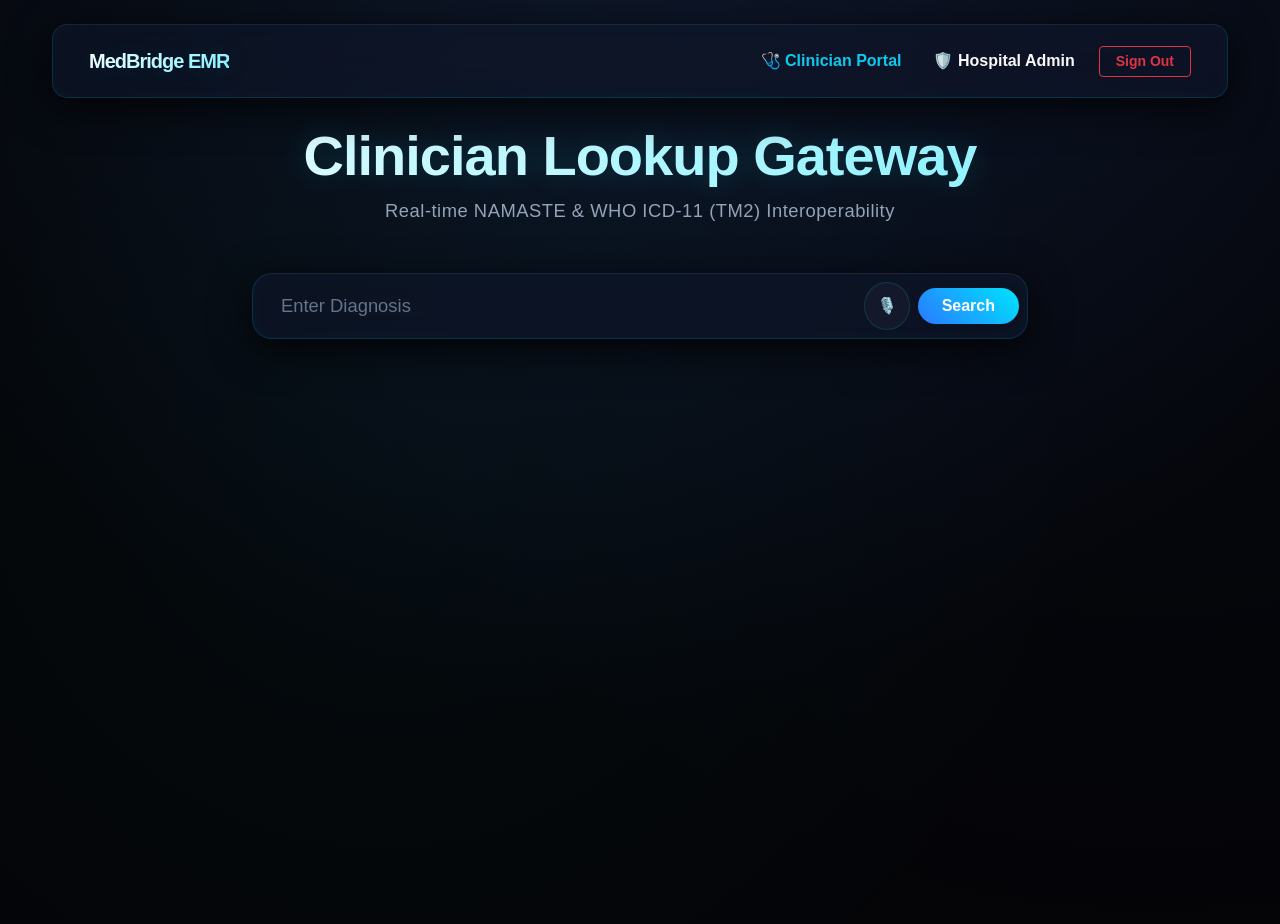
==== src/index.html @ d61fcffa "feat: Completed Clinician UI and secured Groq API keys" ====
<!DOCTYPE html>
<html lang="en">
    <head>
        <meta charset="UTF-8">
        <meta name="viewport" content="width=device-width, initial-scale=1.0">
        <title>MedBridge - Clinician Portal</title>
        
    <!--<link rel="stylesheet" href="https://unpkg.com/leaflet@1.9.4/dist/leaflet.css" />
        <script src="https://unpkg.com/leaflet@1.9.4/dist/leaflet.js"></script>
    -->
        <link rel="manifest" href="/src/manifest.json">
        <link rel="icon" href="data:image/svg+xml,<svg xmlns='http://www.w3.org/2000/svg' viewBox='0 0 100 100'><circle cx='50' cy='50' r='42' fill='%23050508' stroke='%2300e5ff' stroke-width='6'/><path d='M20 50 L35 50 L45 25 L60 75 L70 50 L80 50' stroke='%232979ff' stroke-width='8' fill='none' stroke-linecap='round' stroke-linejoin='round'/></svg>">
        <link href="https://cdn.jsdelivr.net/npm/bootstrap@5.3.2/dist/css/bootstrap.min.css" rel="stylesheet">
        <link rel="stylesheet" href="/src/style.css">
    </head>

    <body class="dark-theme">
    <div class="container mt-4 mb-5" style="max-width: 1200px;">
        
        <nav class="navbar navbar-expand-lg navbar-dark glass-panel mb-4 px-4 py-3" style="border-radius: 15px !important;">
            <div class="container-fluid">
                <a class="navbar-brand fw-bold gradient-text" href="index.html">MedBridge EMR</a>
                <div class="navbar-nav ms-auto gap-3 align-items-center">
                    <a class="nav-link text-info fw-semibold" href="index.html">🩺 Clinician Portal</a>
                    <a class="nav-link text-light fw-semibold" href="admin.html">🛡️ Hospital Admin</a>
                    <button id="signOutBtn" class="btn btn-sm btn-outline-danger px-3 py-1 fw-bold" onclick="handleSignOut(event)">Sign Out</button>
                </div>
            </div>
        </nav>

        <div class="text-center mb-5">
            <h1 class="display-4 fw-bold gradient-text mb-2">Clinician Lookup Gateway</h1>
            <p class="subtitle-text">Real-time NAMASTE & WHO ICD-11 (TM2) Interoperability</p>
        </div>

        <div class="row justify-content-center">
                <div class="col-lg-8">
                    <div class="search-wrapper glass-panel p-2 mb-4 shadow-lg">
                        <div class="d-flex gap-2 align-items-center">
                            <input type="text" id="diseaseInput" class="form-control form-control-lg custom-input" placeholder="Enter Diagnosis ">
                            <button class="btn icon-btn" id="micButton" title="Voice Search" type="button">🎙️</button>
                            <button class="btn btn-primary search-btn shadow-sm px-4 fw-bold" id="searchButton" type="button">Search</button>
                        </div>
                    </div>

                    <div id="result"></div>
                    <!-- API Integration Demo Area -->
                    <div id="emrIntegration"></div>
                </div>
            </div>
        </div>

        <!-- Command Palette Modal Overlay -->
        <div id="commandPalette" class="command-palette-overlay d-none">
            <div class="command-palette-box glass-panel p-3 shadow-lg">
                <div class="input-group mb-3">
                    <span class="input-group-text bg-transparent border-0 text-info">🔍</span>
                    <input type="text" id="commandInput" class="form-control form-control-lg custom-input shadow-none" placeholder="Type a command or search diagnosis (e.g., Go to Admin, Search Jvara)..." autofocus>
                    <button type="button" class="btn btn-sm btn-outline-secondary text-muted" id="closePalette">ESC</button>
                </div>
                <div class="command-list list-group list-group-flush bg-transparent" id="commandResults">
                    <div class="list-group-item bg-transparent text-muted small border-secondary">Quick Navigation & Actions</div>
                    <a href="index.html" class="list-group-item list-group-item-action bg-transparent text-light border-secondary">🩺 Switch to Clinician Portal</a>
                    <a href="admin.html" class="list-group-item list-group-item-action bg-transparent text-light border-secondary">🛡️ Switch to Hospital Admin & Compliance Portal</a>
                </div>
            </div>
        </div>

    <script src="https://cdn.jsdelivr.net/npm/bootstrap@5.3.2/dist/js/bootstrap.bundle.min.js"></script>
    <script src="/src/script.js"></script>
    <script>
    // Hide Admin navbar link if user is a Clinician
    window.addEventListener('DOMContentLoaded', () => {
        const role = localStorage.getItem('userRole');
        if (role === 'clinician') {
            const adminNavLinks = document.querySelectorAll('a[href="admin.html"]');
            adminNavLinks.forEach(link => link.style.display = 'none');
        }
    });
</script>
</body>
</html>
---- src/style.css ----
:root {
    --bg-base: #050508;
    --bg-glow: #0f172a; 
    
    --accent-cyan: #00e5ff;
    --accent-blue: #2979ff;
    
    --glass-bg: rgba(15, 23, 42, 0.6);
    --glass-border: rgba(0, 229, 255, 0.15);
    --glass-highlight: rgba(255, 255, 255, 0.08); /* NEW: For 3D edge */
    
    --text-main: #ffffff;
    --text-muted: #94a3b8;
    
    --smooth-ease: cubic-bezier(0.16, 1, 0.3, 1); /* NEW: Standardized Apple-like easing */
}

/* --- NEW EXTRA FEATURE: Custom Sleek Scrollbar --- */
::-webkit-scrollbar {
    width: 8px;
    height: 8px;
}
::-webkit-scrollbar-track {
    background: transparent; 
}
::-webkit-scrollbar-thumb {
    background: rgba(0, 229, 255, 0.2); 
    border-radius: 10px;
}
::-webkit-scrollbar-thumb:hover {
    background: rgba(0, 229, 255, 0.5); 
}

body.dark-theme {
    background-color: var(--bg-base);
    background-image: radial-gradient(circle at 50% -20%, var(--bg-glow) 0%, var(--bg-base) 70%);
    color: var(--text-main);
    font-family: -apple-system, BlinkMacSystemFont, "Segoe UI", Roboto, Arial, sans-serif;
    min-height: 100vh;
    position: relative;
    overflow-x: hidden;
}

/* --- NEW EXTRA FEATURE: Ambient Slow-Drift Background --- */
body.dark-theme::before {
    content: '';
    position: fixed;
    top: -50%; left: -50%; width: 200%; height: 200%;
    background: radial-gradient(circle at 40% 50%, rgba(0, 229, 255, 0.03) 0%, transparent 40%),
                radial-gradient(circle at 70% 30%, rgba(41, 121, 255, 0.03) 0%, transparent 40%);
    z-index: -1;
    animation: ambientDrift 20s ease-in-out infinite alternate;
    pointer-events: none;
}

@keyframes ambientDrift {
    0% { transform: translate(0, 0); }
    100% { transform: translate(3%, 3%); }
}

.main-container {
    max-width: 750px;
}

.gradient-text {
    background: linear-gradient(135deg, #ffffff 0%, var(--accent-cyan) 100%);
    background-size: 200% 200%; /* NEW: Required for glow animation */
    background-clip: text;
    -webkit-background-clip: text;
    -webkit-text-fill-color: transparent;
    letter-spacing: -1px;
    text-shadow: 0 0 30px rgba(0, 229, 255, 0.2);
    animation: textShimmer 6s ease-in-out infinite alternate; /* NEW: Subtle text shimmer */
}

@keyframes textShimmer {
    0% { background-position: 0% 50%; }
    100% { background-position: 100% 50%; }
}

.subtitle-text {
    color: var(--text-muted);
    font-size: 1.15rem;
    letter-spacing: 0.5px;
}

.glass-panel, .card {
    background: var(--glass-bg) !important;
    backdrop-filter: blur(24px);
    -webkit-backdrop-filter: blur(24px);
    border: 1px solid var(--glass-border) !important;
    border-top: 1px solid var(--glass-highlight) !important; /* NEW: Subtle 3D top edge lighting */
    border-radius: 20px !important;
    box-shadow: 0 10px 40px rgba(0, 0, 0, 0.8), inset 0 0 20px rgba(0, 229, 255, 0.03) !important;
    transition: transform 0.4s var(--smooth-ease), box-shadow 0.4s var(--smooth-ease), border-color 0.4s ease;
}

.search-wrapper {
    border-radius: 50px;
    padding: 8px 12px;
}

.search-wrapper:focus-within {
    border-color: var(--accent-cyan) !important;
    box-shadow: 0 0 25px rgba(0, 229, 255, 0.25), inset 0 0 15px rgba(0, 229, 255, 0.05) !important;
    transform: translateY(-2px);
}

.custom-input {
    background: transparent !important;
    border: none !important;
    color: white !important;
    box-shadow: none !important;
    padding-left: 20px;
    font-size: 1.15rem;
}

.custom-input::placeholder {
    color: #64748b !important;
}

.search-btn {
    border-radius: 30px;
    background: linear-gradient(45deg, var(--accent-blue), var(--accent-cyan));
    border: none;
    color: #fff;
    font-weight: 700;
    box-shadow: 0 4px 15px rgba(0, 229, 255, 0.3);
    transition: all 0.3s var(--smooth-ease);
}

.search-btn:hover {
    transform: translateY(-2px);
    box-shadow: 0 8px 25px rgba(0, 229, 255, 0.5);
    background: linear-gradient(45deg, #1d4ed8, #00b8d4);
}

/* NEW: Tactile click effect for the search button */
.search-btn:active {
    transform: translateY(1px);
    box-shadow: 0 2px 10px rgba(0, 229, 255, 0.4);
}

.icon-btn {
    background: rgba(255, 255, 255, 0.03);
    border: 1px solid var(--glass-border);
    border-radius: 50%;
    width: 48px;
    height: 48px;
    display: flex;
    align-items: center;
    justify-content: center;
    transition: all 0.3s var(--smooth-ease);
}

.icon-btn:hover {
    background: rgba(0, 229, 255, 0.1);
    border-color: var(--accent-cyan);
    box-shadow: 0 0 15px rgba(0, 229, 255, 0.3);
    transform: scale(1.05);
}

/* NEW: Tactile click effect for the mic icon */
.icon-btn:active {
    transform: scale(0.95);
}

.card {
    animation: slideUpFade 0.6s var(--smooth-ease) forwards;
}

@keyframes slideUpFade {
    0% { opacity: 0; transform: translateY(30px); }
    100% { opacity: 1; transform: translateY(0); }
}

.text-dark { color: #f1f5f9 !important; }
.text-muted { color: #94a3b8 !important; }

pre.bg-dark {
    background-color: #020617 !important;
    border: 1px solid var(--glass-border);
    border-left: 3px solid var(--accent-cyan); /* NEW: Developer terminal accent line */
    color: #00e5ff !important; 
    border-radius: 12px;
}

.badge.bg-success, 
span[style*="green" i],
span[style*="#28a745" i] {
    background: rgba(16, 185, 129, 0.15) !important;
    border: 1px solid rgba(16, 185, 129, 0.5) !important;
    color: #34d399 !important;
    box-shadow: 0 0 12px rgba(16, 185, 129, 0.2) !important;
    border-radius: 30px !important;
    padding: 6px 14px !important;
}

.badge.bg-warning,
span[style*="yellow" i],
span[style*="#ffc107" i] {
    background: rgba(245, 158, 11, 0.15) !important;
    border: 1px solid rgba(245, 158, 11, 0.5) !important;
    color: #fbbf24 !important;
    box-shadow: 0 0 12px rgba(245, 158, 11, 0.2) !important;
    border-radius: 30px !important;
    padding: 6px 14px !important;
}

.alert-danger,
div[style*="darkred" i],
div[style*="#8b0000" i] {
    background: rgba(239, 68, 68, 0.12) !important;
    border: 1px solid rgba(239, 68, 68, 0.4) !important;
    color: #f87171 !important;
    box-shadow: 0 0 15px rgba(239, 68, 68, 0.15) !important;
    border-radius: 12px !important;
    backdrop-filter: blur(12px) !important;
    font-weight: 500 !important;
    padding: 12px 20px !important;
}

.emr-title {
    color: #ffffff !important;
    font-weight: 700;
}

.emr-description {
    color: #94a3b8 !important;
}

.emr-status {
    color: #00e5ff !important;
}

.emr-response {
    color: #f1f5f9 !important;
    background: rgba(2, 6, 23, 0.7);
    border: 1px solid var(--glass-border);
    border-radius: 12px;
    padding: 15px;
}

.emr-response strong {
    color: #ffffff !important;
}

.success-text {
    color: #34d399 !important;
    font-weight: 600;
}

/* Custom File Upload Styling */
.file-upload-box {
    border: 2px dashed rgba(0, 229, 255, 0.4); 
    background: rgba(0, 0, 0, 0.3);
    cursor: pointer;
    transition: all 0.3s var(--smooth-ease);
}

.file-upload-box:hover, .file-upload-box.dragover {
    border-color: #00e5ff; 
    background: rgba(0, 229, 255, 0.05); 
    transform: translateY(-2px);
}

/* NEW: Tactile click for the drag-and-drop box */
.file-upload-box:active {
    transform: translateY(1px);
    border-color: rgba(0, 229, 255, 0.8);
}

.upload-success-text {
    color: #00e5ff;
    background: rgba(0, 229, 255, 0.1);
    padding: 5px 10px;
    border-radius: 5px;
    display: inline-block;
}

/* Command Palette Styles */
.command-palette-overlay {
    position: fixed;
    top: 0;
    left: 0;
    width: 100vw;
    height: 100vh;
    background: rgba(5, 5, 8, 0.8);
    backdrop-filter: blur(8px);
    -webkit-backdrop-filter: blur(8px);
    z-index: 9999;
    display: flex;
    justify-content: center;
    align-items: flex-start;
    padding-top: 15vh;
}

.command-palette-box {
    width: 100%;
    max-width: 600px;
    border: 1px solid var(--accent-cyan) !important;
    animation: slideDownFade 0.4s var(--smooth-ease) forwards; /* Smoother drop-in */
}

@keyframes slideDownFade {
    0% { opacity: 0; transform: translateY(-20px) scale(0.98); }
    100% { opacity: 1; transform: translateY(0) scale(1); }
}

.command-list .list-group-item:hover {
    background: rgba(0, 229, 255, 0.1) !important;
    color: var(--accent-cyan) !important;
    cursor: pointer;
    padding-left: 20px; /* NEW: Slightly deeper indent on hover */
    transition: all 0.2s var(--smooth-ease);
}

/* --- Custom Toast Notifications --- */
.toast-container-custom {
    position: fixed;
    bottom: 25px;
    right: 25px;
    z-index: 1055;
    display: flex;
    flex-direction: column;
    gap: 12px;
}

.custom-toast {
    background: rgba(15, 23, 42, 0.9);
    backdrop-filter: blur(12px);
    -webkit-backdrop-filter: blur(12px);
    border: 1px solid var(--accent-cyan);
    color: #fff;
    padding: 14px 22px;
    border-radius: 12px;
    box-shadow: 0 10px 30px rgba(0, 0, 0, 0.6);
    display: flex;
    align-items: center;
    gap: 12px;
    min-width: 280px;
    font-size: 0.92rem;
    animation: slideInRight 0.4s var(--smooth-ease) forwards, 
               fadeOut 0.4s var(--smooth-ease) 4.7s forwards; /* Increased fade-out delay slightly for readability */
}

@keyframes slideInRight {
    from { transform: translateX(120%); opacity: 0; }
    to { transform: translateX(0); opacity: 1; }
}

@keyframes fadeOut {
    from { opacity: 1; transform: translateY(0) scale(1); }
    to { opacity: 0; transform: translateY(10px) scale(0.95); }
}

/* --- AyushSync Login Page Styles --- */
.login-wrapper {
    width: 900px;
    max-width: 95vw;
    border-radius: 24px !important;
    overflow: hidden;
    background: rgba(10, 15, 30, 0.7) !important;
}

.login-left {
    background: rgba(5, 8, 15, 0.9);
    border-right: 1px solid var(--glass-border);
    flex: 1;
}

.login-right {
    flex: 1;
    background: transparent;
}

.logo-icon {
    background: var(--accent-cyan);
    color: #000;
    width: 32px;
    height: 32px;
    display: flex;
    align-items: center;
    justify-content: center;
    border-radius: 8px;
    font-weight: bold;
    font-size: 1.2rem;
}

.feature-list li {
    opacity: 0.8;
}

.mock-auth-badge {
    background: rgba(245, 158, 11, 0.15);
    border: 1px solid rgba(245, 158, 11, 0.4);
    color: #fbbf24;
    font-size: 0.65rem;
    letter-spacing: 1px;
}

/* Clinician / Admin Toggle Switch */
.role-toggle {
    background: rgba(0, 0, 0, 0.3);
    border-radius: 12px;
    padding: 4px;
    border: 1px solid rgba(255, 255, 255, 0.05);
}

.role-btn {
    background: transparent;
    border: 1px solid transparent;
    color: var(--text-muted);
    padding: 8px 16px;
    border-radius: 8px;
    font-size: 0.9rem;
    font-weight: 500;
    transition: all 0.3s var(--smooth-ease);
}

.role-btn:hover {
    color: #fff;
}

.role-btn.active {
    background: rgba(0, 229, 255, 0.1);
    border: 1px solid rgba(0, 229, 255, 0.3);
    color: var(--accent-cyan);
    box-shadow: 0 4px 15px rgba(0, 229, 255, 0.1);
}

/* Harmonize card typography with your dark cyan theme */
.card .text-success {
    color: #38bdf8 !important; /* Soft neon cyan/sky blue for Active Ingredients */
    font-weight: 600;
}

.card .text-secondary, 
.card .text-muted {
    color: #94a3b8 !important; /* Sleek slate grey for descriptions */
}

.card .text-warning {
    color: #fde047 !important; /* Clean warm amber for Risk Radar alerts */
}

/* Style the Risk Radar container box to fit the dark glass look */
.card .bg-opacity-25 {
    background: rgba(239, 68, 68, 0.08) !important;
    border: 1px solid rgba(239, 68, 68, 0.2);
    border-radius: 10px;
}
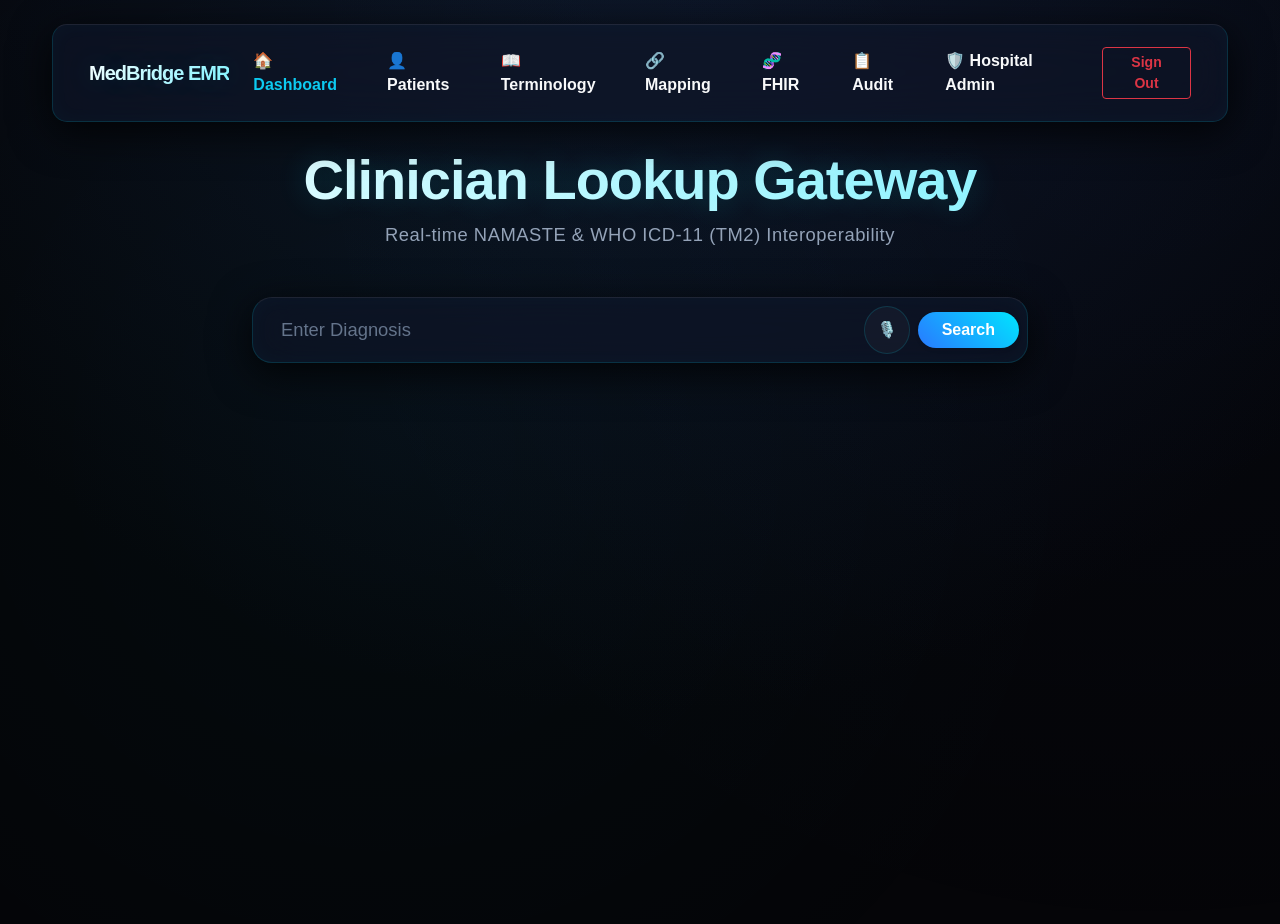
==== commit 39ecb4f4: "Update navigation links in index.html" ====
--- a/src/index.html
+++ b/src/index.html
@@ -21,10 +21,15 @@
             <div class="container-fluid">
                 <a class="navbar-brand fw-bold gradient-text" href="index.html">MedBridge EMR</a>
                 <div class="navbar-nav ms-auto gap-3 align-items-center">
-                    <a class="nav-link text-info fw-semibold" href="index.html">🩺 Clinician Portal</a>
-                    <a class="nav-link text-light fw-semibold" href="admin.html">🛡️ Hospital Admin</a>
-                    <button id="signOutBtn" class="btn btn-sm btn-outline-danger px-3 py-1 fw-bold" onclick="handleSignOut(event)">Sign Out</button>
-                </div>
+    <a class="nav-link text-info fw-semibold" href="index.html">🏠 Dashboard</a>
+    <a class="nav-link text-light fw-semibold" href="#patients">👤 Patients</a>
+    <a class="nav-link text-light fw-semibold" href="#terminology">📖 Terminology</a>
+    <a class="nav-link text-light fw-semibold" href="#mapping">🔗 Mapping</a>
+    <a class="nav-link text-light fw-semibold" href="#fhir">🧬 FHIR</a>
+    <a class="nav-link text-light fw-semibold" href="#audit">📋 Audit</a>
+    <a class="nav-link text-light fw-semibold" href="admin.html">🛡️ Hospital Admin</a>
+    <button id="signOutBtn" class="btn btn-sm btn-outline-danger px-3 py-1 fw-bold" onclick="handleSignOut(event)">Sign Out</button>
+</div>
             </div>
         </nav>
 
@@ -38,6 +43,7 @@
                     <div class="search-wrapper glass-panel p-2 mb-4 shadow-lg">
                         <div class="d-flex gap-2 align-items-center">
                             <input type="text" id="diseaseInput" class="form-control form-control-lg custom-input" placeholder="Enter Diagnosis ">
+                            <button type="button" id="clearSearchBtn" class="btn btn-sm text-muted d-none px-2" style="background: transparent; border: none; font-size: 1.2rem;" title="Clear search">✕</button>
                             <button class="btn icon-btn" id="micButton" title="Voice Search" type="button">🎙️</button>
                             <button class="btn btn-primary search-btn shadow-sm px-4 fw-bold" id="searchButton" type="button">Search</button>
                         </div>
@@ -66,6 +72,21 @@
             </div>
         </div>
 
+        <!-- Geo-Routing Specialists Modal (NEW) -->
+        <div class="modal fade" id="clinicsModal" tabindex="-1" aria-hidden="true">
+            <div class="modal-dialog modal-dialog-centered">
+                <div class="modal-content glass-panel border border-info" style="background: rgba(10, 15, 25, 0.95) !important;">
+                    <div class="modal-header border-bottom border-secondary border-opacity-25">
+                        <h5 class="modal-title fw-bold" style="color: rgba(0, 229, 255, 0.9);">📍 Nearby Traditional Specialists</h5>
+                        <button type="button" class="btn-close btn-close-white" data-bs-dismiss="modal" aria-label="Close"></button>
+                    </div>
+                    <div class="modal-body" id="clinicsModalBody">
+                        <!-- API results will be injected here -->
+                    </div>
+                </div>
+            </div>
+        </div>
+
     <script src="https://cdn.jsdelivr.net/npm/bootstrap@5.3.2/dist/js/bootstrap.bundle.min.js"></script>
     <script src="/src/script.js"></script>
     <script>
@@ -79,4 +100,4 @@
     });
 </script>
 </body>
-</html>+</html>
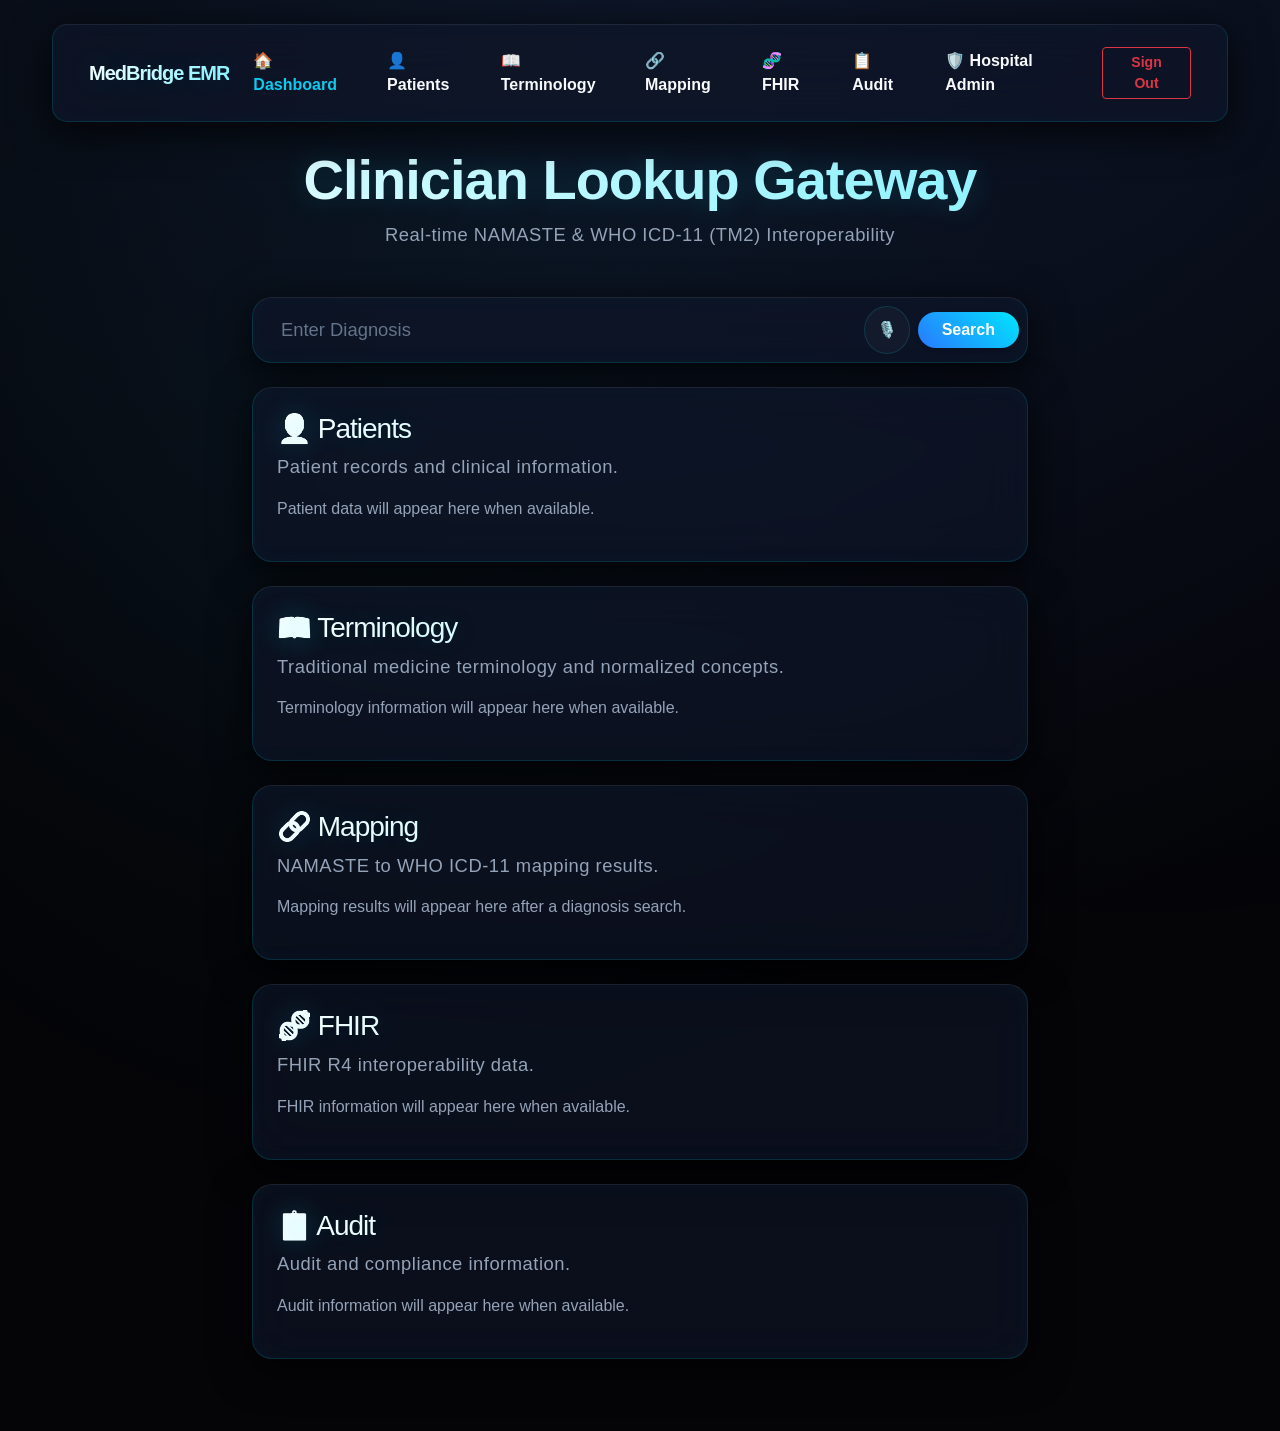
==== commit 5432d602: "Add sections for patients, terminology, mapping, FHIR, and audit" ====
--- a/src/index.html
+++ b/src/index.html
@@ -48,10 +48,38 @@
                             <button class="btn btn-primary search-btn shadow-sm px-4 fw-bold" id="searchButton" type="button">Search</button>
                         </div>
                     </div>
+<!-- Navigation Sections -->
 
-                    <div id="result"></div>
-                    <!-- API Integration Demo Area -->
-                    <div id="emrIntegration"></div>
+<div id="patients" class="glass-panel p-4 mb-4">
+    <h3 class="gradient-text">👤 Patients</h3>
+    <p class="subtitle-text">Patient records and clinical information.</p>
+    <p class="text-muted">Patient data will appear here when available.</p>
+</div>
+
+<div id="terminology" class="glass-panel p-4 mb-4">
+    <h3 class="gradient-text">📖 Terminology</h3>
+    <p class="subtitle-text">Traditional medicine terminology and normalized concepts.</p>
+    <p class="text-muted">Terminology information will appear here when available.</p>
+</div>
+
+<div id="mapping" class="glass-panel p-4 mb-4">
+    <h3 class="gradient-text">🔗 Mapping</h3>
+    <p class="subtitle-text">NAMASTE to WHO ICD-11 mapping results.</p>
+    <p class="text-muted">Mapping results will appear here after a diagnosis search.</p>
+</div>
+
+<div id="fhir" class="glass-panel p-4 mb-4">
+    <h3 class="gradient-text">🧬 FHIR</h3>
+    <p class="subtitle-text">FHIR R4 interoperability data.</p>
+    <p class="text-muted">FHIR information will appear here when available.</p>
+</div>
+
+<div id="audit" class="glass-panel p-4 mb-4">
+    <h3 class="gradient-text">📋 Audit</h3>
+    <p class="subtitle-text">Audit and compliance information.</p>
+    <p class="text-muted">Audit information will appear here when available.</p>
+</div>
+                   
                 </div>
             </div>
         </div>
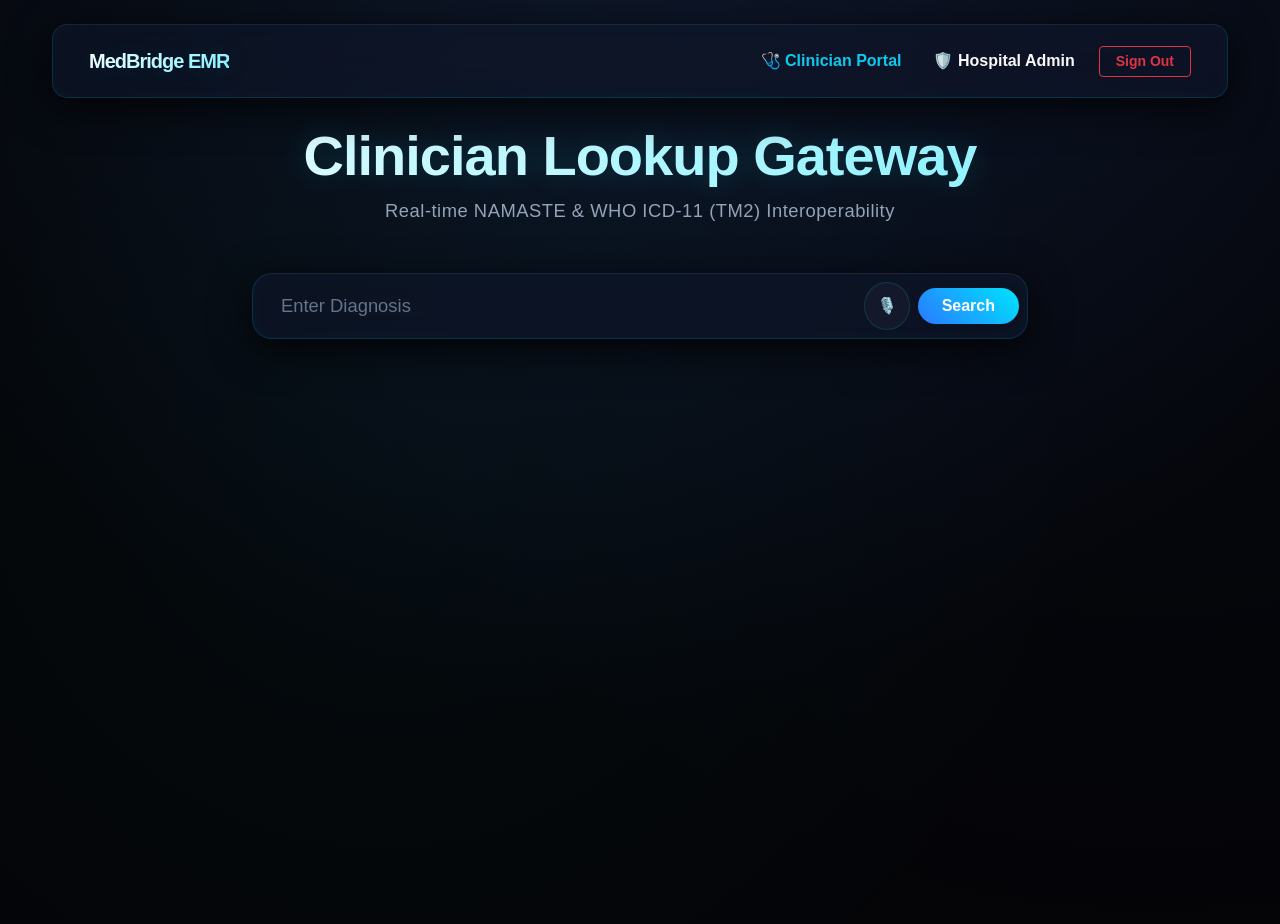
==== commit 1574cf36: "Fix search validation and voice search UI" ====
--- a/src/index.html
+++ b/src/index.html
@@ -21,15 +21,10 @@
             <div class="container-fluid">
                 <a class="navbar-brand fw-bold gradient-text" href="index.html">MedBridge EMR</a>
                 <div class="navbar-nav ms-auto gap-3 align-items-center">
-    <a class="nav-link text-info fw-semibold" href="index.html">🏠 Dashboard</a>
-    <a class="nav-link text-light fw-semibold" href="#patients">👤 Patients</a>
-    <a class="nav-link text-light fw-semibold" href="#terminology">📖 Terminology</a>
-    <a class="nav-link text-light fw-semibold" href="#mapping">🔗 Mapping</a>
-    <a class="nav-link text-light fw-semibold" href="#fhir">🧬 FHIR</a>
-    <a class="nav-link text-light fw-semibold" href="#audit">📋 Audit</a>
-    <a class="nav-link text-light fw-semibold" href="admin.html">🛡️ Hospital Admin</a>
-    <button id="signOutBtn" class="btn btn-sm btn-outline-danger px-3 py-1 fw-bold" onclick="handleSignOut(event)">Sign Out</button>
-</div>
+                    <a class="nav-link text-info fw-semibold" href="index.html">🩺 Clinician Portal</a>
+                    <a class="nav-link text-light fw-semibold" href="admin.html">🛡️ Hospital Admin</a>
+                    <button id="signOutBtn" class="btn btn-sm btn-outline-danger px-3 py-1 fw-bold" onclick="handleSignOut(event)">Sign Out</button>
+                </div>
             </div>
         </nav>
 
@@ -42,44 +37,17 @@
                 <div class="col-lg-8">
                     <div class="search-wrapper glass-panel p-2 mb-4 shadow-lg">
                         <div class="d-flex gap-2 align-items-center">
-                            <input type="text" id="diseaseInput" class="form-control form-control-lg custom-input" placeholder="Enter Diagnosis ">
+                            <input type="text" id="diseaseInput" class="form-control form-control-lg custom-input" placeholder="Enter Diagnosis" 
+                            autocomplete="off" autocorrect="off" autocapitalize="off" spellcheck="false">
                             <button type="button" id="clearSearchBtn" class="btn btn-sm text-muted d-none px-2" style="background: transparent; border: none; font-size: 1.2rem;" title="Clear search">✕</button>
                             <button class="btn icon-btn" id="micButton" title="Voice Search" type="button">🎙️</button>
                             <button class="btn btn-primary search-btn shadow-sm px-4 fw-bold" id="searchButton" type="button">Search</button>
                         </div>
                     </div>
-<!-- Navigation Sections -->
 
-<div id="patients" class="glass-panel p-4 mb-4">
-    <h3 class="gradient-text">👤 Patients</h3>
-    <p class="subtitle-text">Patient records and clinical information.</p>
-    <p class="text-muted">Patient data will appear here when available.</p>
-</div>
-
-<div id="terminology" class="glass-panel p-4 mb-4">
-    <h3 class="gradient-text">📖 Terminology</h3>
-    <p class="subtitle-text">Traditional medicine terminology and normalized concepts.</p>
-    <p class="text-muted">Terminology information will appear here when available.</p>
-</div>
-
-<div id="mapping" class="glass-panel p-4 mb-4">
-    <h3 class="gradient-text">🔗 Mapping</h3>
-    <p class="subtitle-text">NAMASTE to WHO ICD-11 mapping results.</p>
-    <p class="text-muted">Mapping results will appear here after a diagnosis search.</p>
-</div>
-
-<div id="fhir" class="glass-panel p-4 mb-4">
-    <h3 class="gradient-text">🧬 FHIR</h3>
-    <p class="subtitle-text">FHIR R4 interoperability data.</p>
-    <p class="text-muted">FHIR information will appear here when available.</p>
-</div>
-
-<div id="audit" class="glass-panel p-4 mb-4">
-    <h3 class="gradient-text">📋 Audit</h3>
-    <p class="subtitle-text">Audit and compliance information.</p>
-    <p class="text-muted">Audit information will appear here when available.</p>
-</div>
-                   
+                    <div id="result"></div>
+                    <!-- API Integration Demo Area -->
+                    <div id="emrIntegration"></div>
                 </div>
             </div>
         </div>
@@ -128,4 +96,4 @@
     });
 </script>
 </body>
-</html>
+</html>
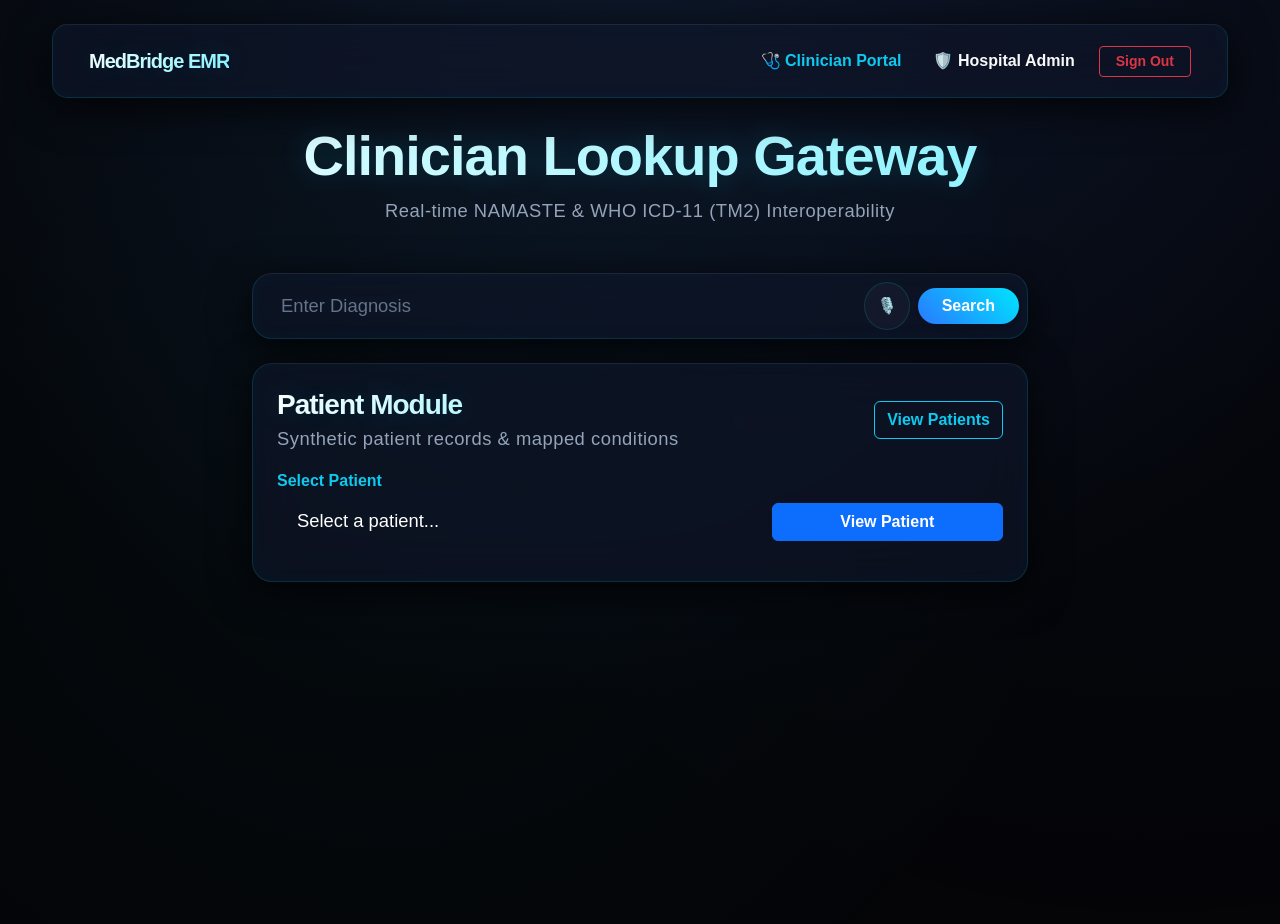
==== commit 9ee61b20: "feat: integrate patient module FHIR and audit logging" ====
--- a/src/index.html
+++ b/src/index.html
@@ -4,96 +4,327 @@
         <meta charset="UTF-8">
         <meta name="viewport" content="width=device-width, initial-scale=1.0">
         <title>MedBridge - Clinician Portal</title>
-        
-    <!--<link rel="stylesheet" href="https://unpkg.com/leaflet@1.9.4/dist/leaflet.css" />
-        <script src="https://unpkg.com/leaflet@1.9.4/dist/leaflet.js"></script>
-    -->
+
         <link rel="manifest" href="/src/manifest.json">
+
         <link rel="icon" href="data:image/svg+xml,<svg xmlns='http://www.w3.org/2000/svg' viewBox='0 0 100 100'><circle cx='50' cy='50' r='42' fill='%23050508' stroke='%2300e5ff' stroke-width='6'/><path d='M20 50 L35 50 L45 25 L60 75 L70 50 L80 50' stroke='%232979ff' stroke-width='8' fill='none' stroke-linecap='round' stroke-linejoin='round'/></svg>">
+
         <link href="https://cdn.jsdelivr.net/npm/bootstrap@5.3.2/dist/css/bootstrap.min.css" rel="stylesheet">
         <link rel="stylesheet" href="/src/style.css">
     </head>
 
     <body class="dark-theme">
+
     <div class="container mt-4 mb-5" style="max-width: 1200px;">
-        
-        <nav class="navbar navbar-expand-lg navbar-dark glass-panel mb-4 px-4 py-3" style="border-radius: 15px !important;">
+
+        <!-- Navigation -->
+        <nav class="navbar navbar-expand-lg navbar-dark glass-panel mb-4 px-4 py-3"
+             style="border-radius: 15px !important;">
+
             <div class="container-fluid">
-                <a class="navbar-brand fw-bold gradient-text" href="index.html">MedBridge EMR</a>
+
+                <a class="navbar-brand fw-bold gradient-text" href="index.html">
+                    MedBridge EMR
+                </a>
+
                 <div class="navbar-nav ms-auto gap-3 align-items-center">
-                    <a class="nav-link text-info fw-semibold" href="index.html">🩺 Clinician Portal</a>
-                    <a class="nav-link text-light fw-semibold" href="admin.html">🛡️ Hospital Admin</a>
-                    <button id="signOutBtn" class="btn btn-sm btn-outline-danger px-3 py-1 fw-bold" onclick="handleSignOut(event)">Sign Out</button>
+
+                    <a class="nav-link text-info fw-semibold" href="index.html">
+                        🩺 Clinician Portal
+                    </a>
+
+                    <a class="nav-link text-light fw-semibold" href="admin.html">
+                        🛡️ Hospital Admin
+                    </a>
+
+                    <button
+                        id="signOutBtn"
+                        class="btn btn-sm btn-outline-danger px-3 py-1 fw-bold"
+                        onclick="handleSignOut(event)">
+                        Sign Out
+                    </button>
+
                 </div>
             </div>
         </nav>
 
+
+        <!-- Main Heading -->
         <div class="text-center mb-5">
-            <h1 class="display-4 fw-bold gradient-text mb-2">Clinician Lookup Gateway</h1>
-            <p class="subtitle-text">Real-time NAMASTE & WHO ICD-11 (TM2) Interoperability</p>
+
+            <h1 class="display-4 fw-bold gradient-text mb-2">
+                Clinician Lookup Gateway
+            </h1>
+
+            <p class="subtitle-text">
+                Real-time NAMASTE & WHO ICD-11 (TM2) Interoperability
+            </p>
+
         </div>
 
+
         <div class="row justify-content-center">
-                <div class="col-lg-8">
-                    <div class="search-wrapper glass-panel p-2 mb-4 shadow-lg">
-                        <div class="d-flex gap-2 align-items-center">
-                            <input type="text" id="diseaseInput" class="form-control form-control-lg custom-input" placeholder="Enter Diagnosis" 
-                            autocomplete="off" autocorrect="off" autocapitalize="off" spellcheck="false">
-                            <button type="button" id="clearSearchBtn" class="btn btn-sm text-muted d-none px-2" style="background: transparent; border: none; font-size: 1.2rem;" title="Clear search">✕</button>
-                            <button class="btn icon-btn" id="micButton" title="Voice Search" type="button">🎙️</button>
-                            <button class="btn btn-primary search-btn shadow-sm px-4 fw-bold" id="searchButton" type="button">Search</button>
+
+            <div class="col-lg-8">
+
+                <!-- Disease Search -->
+                <div class="search-wrapper glass-panel p-2 mb-4 shadow-lg">
+
+                    <div class="d-flex gap-2 align-items-center">
+
+                        <input
+                            type="text"
+                            id="diseaseInput"
+                            class="form-control form-control-lg custom-input"
+                            placeholder="Enter Diagnosis">
+
+                        <button
+                            class="btn icon-btn"
+                            id="micButton"
+                            title="Voice Search"
+                            type="button">
+                            🎙️
+                        </button>
+
+                        <button
+                            class="btn btn-primary search-btn shadow-sm px-4 fw-bold"
+                            id="searchButton"
+                            type="button">
+                            Search
+                        </button>
+
+                    </div>
+                </div>
+
+
+                <!-- AI Scribe / Mapping Results -->
+                <div id="result"></div>
+
+
+                <!-- API Integration Demo Area -->
+                <div id="emrIntegration"></div>
+
+
+                <!-- ========================================= -->
+                <!-- PATIENT MODULE -->
+                <!-- ========================================= -->
+
+                <div
+                    id="patientModule"
+                    class="glass-panel p-4 mt-4 mb-4">
+
+                    <div class="d-flex justify-content-between align-items-center mb-3">
+
+                        <div>
+
+                            <h3 class="fw-bold gradient-text mb-1">
+                                Patient Module
+                            </h3>
+
+                            <p class="subtitle-text mb-0">
+                                Synthetic patient records & mapped conditions
+                            </p>
+
                         </div>
-                    </div>
-
-                    <div id="result"></div>
-                    <!-- API Integration Demo Area -->
-                    <div id="emrIntegration"></div>
-                </div>
+
+                        <button
+                            type="button"
+                            class="btn btn-outline-info fw-bold"
+                            onclick="loadPatientList()">
+                            View Patients
+                        </button>
+
+                    </div>
+
+
+                    <!-- Patient Selector -->
+                    <div class="row g-3 mb-3">
+
+                        <div class="col-md-8">
+
+                            <label
+                                for="patientSelect"
+                                class="form-label text-info fw-semibold">
+                                Select Patient
+                            </label>
+
+                            <select
+                                id="patientSelect"
+                                class="form-select custom-input">
+
+                                <option value="">
+                                    Select a patient...
+                                </option>
+
+                            </select>
+
+                        </div>
+
+
+                        <div class="col-md-4 d-flex align-items-end">
+
+                            <button
+                                type="button"
+                                class="btn btn-primary w-100 fw-bold"
+                                onclick="viewSelectedPatient()">
+
+                                View Patient
+
+                            </button>
+
+                        </div>
+
+                    </div>
+
+
+                    <!-- Patient Details -->
+                    <div id="patientDetails"></div>
+
+                </div>
+
+
             </div>
         </div>
 
-        <!-- Command Palette Modal Overlay -->
+
+        <!-- ========================================= -->
+        <!-- COMMAND PALETTE -->
+        <!-- ========================================= -->
+
         <div id="commandPalette" class="command-palette-overlay d-none">
+
             <div class="command-palette-box glass-panel p-3 shadow-lg">
+
                 <div class="input-group mb-3">
-                    <span class="input-group-text bg-transparent border-0 text-info">🔍</span>
-                    <input type="text" id="commandInput" class="form-control form-control-lg custom-input shadow-none" placeholder="Type a command or search diagnosis (e.g., Go to Admin, Search Jvara)..." autofocus>
-                    <button type="button" class="btn btn-sm btn-outline-secondary text-muted" id="closePalette">ESC</button>
-                </div>
-                <div class="command-list list-group list-group-flush bg-transparent" id="commandResults">
-                    <div class="list-group-item bg-transparent text-muted small border-secondary">Quick Navigation & Actions</div>
-                    <a href="index.html" class="list-group-item list-group-item-action bg-transparent text-light border-secondary">🩺 Switch to Clinician Portal</a>
-                    <a href="admin.html" class="list-group-item list-group-item-action bg-transparent text-light border-secondary">🛡️ Switch to Hospital Admin & Compliance Portal</a>
-                </div>
+
+                    <span class="input-group-text bg-transparent border-0 text-info">
+                        🔍
+                    </span>
+
+                    <input
+                        type="text"
+                        id="commandInput"
+                        class="form-control form-control-lg custom-input shadow-none"
+                        placeholder="Type a command or search diagnosis (e.g., Go to Admin, Search Jvara)..."
+                        autofocus>
+
+                    <button
+                        type="button"
+                        class="btn btn-sm btn-outline-secondary text-muted"
+                        id="closePalette">
+                        ESC
+                    </button>
+
+                </div>
+
+
+                <div
+                    class="command-list list-group list-group-flush bg-transparent"
+                    id="commandResults">
+
+                    <div class="list-group-item bg-transparent text-muted small border-secondary">
+                        Quick Navigation & Actions
+                    </div>
+
+                    <a
+                        href="index.html"
+                        class="list-group-item list-group-item-action bg-transparent text-light border-secondary">
+                        🩺 Switch to Clinician Portal
+                    </a>
+
+                    <a
+                        href="admin.html"
+                        class="list-group-item list-group-item-action bg-transparent text-light border-secondary">
+                        🛡️ Switch to Hospital Admin & Compliance Portal
+                    </a>
+
+                </div>
+
             </div>
         </div>
 
-        <!-- Geo-Routing Specialists Modal (NEW) -->
-        <div class="modal fade" id="clinicsModal" tabindex="-1" aria-hidden="true">
+
+        <!-- ========================================= -->
+        <!-- NEARBY SPECIALISTS MODAL -->
+        <!-- ========================================= -->
+
+        <div
+            class="modal fade"
+            id="clinicsModal"
+            tabindex="-1"
+            aria-hidden="true">
+
             <div class="modal-dialog modal-dialog-centered">
-                <div class="modal-content glass-panel border border-info" style="background: rgba(10, 15, 25, 0.95) !important;">
+
+                <div
+                    class="modal-content glass-panel border border-info"
+                    style="background: rgba(10, 15, 25, 0.95) !important;">
+
                     <div class="modal-header border-bottom border-secondary border-opacity-25">
-                        <h5 class="modal-title fw-bold" style="color: rgba(0, 229, 255, 0.9);">📍 Nearby Traditional Specialists</h5>
-                        <button type="button" class="btn-close btn-close-white" data-bs-dismiss="modal" aria-label="Close"></button>
-                    </div>
-                    <div class="modal-body" id="clinicsModalBody">
+
+                        <h5
+                            class="modal-title fw-bold"
+                            style="color: rgba(0, 229, 255, 0.9);">
+
+                            📍 Nearby Traditional Specialists
+
+                        </h5>
+
+                        <button
+                            type="button"
+                            class="btn-close btn-close-white"
+                            data-bs-dismiss="modal"
+                            aria-label="Close">
+                        </button>
+
+                    </div>
+
+
+                    <div
+                        class="modal-body"
+                        id="clinicsModalBody">
+
                         <!-- API results will be injected here -->
-                    </div>
-                </div>
+
+                    </div>
+
+                </div>
+
             </div>
         </div>
 
+
+    </div>
+
+
+    <!-- Bootstrap -->
     <script src="https://cdn.jsdelivr.net/npm/bootstrap@5.3.2/dist/js/bootstrap.bundle.min.js"></script>
+
+    <!-- MedBridge JavaScript -->
     <script src="/src/script.js"></script>
+
+
     <script>
-    // Hide Admin navbar link if user is a Clinician
-    window.addEventListener('DOMContentLoaded', () => {
-        const role = localStorage.getItem('userRole');
-        if (role === 'clinician') {
-            const adminNavLinks = document.querySelectorAll('a[href="admin.html"]');
-            adminNavLinks.forEach(link => link.style.display = 'none');
-        }
-    });
-</script>
+
+        // Hide Admin navbar link if user is a Clinician
+        window.addEventListener('DOMContentLoaded', () => {
+
+            const role = localStorage.getItem('userRole');
+
+            if (role === 'clinician') {
+
+                const adminNavLinks =
+                    document.querySelectorAll('a[href="admin.html"]');
+
+                adminNavLinks.forEach(
+                    link => link.style.display = 'none'
+                );
+
+            }
+
+        });
+
+    </script>
+
 </body>
 </html>
